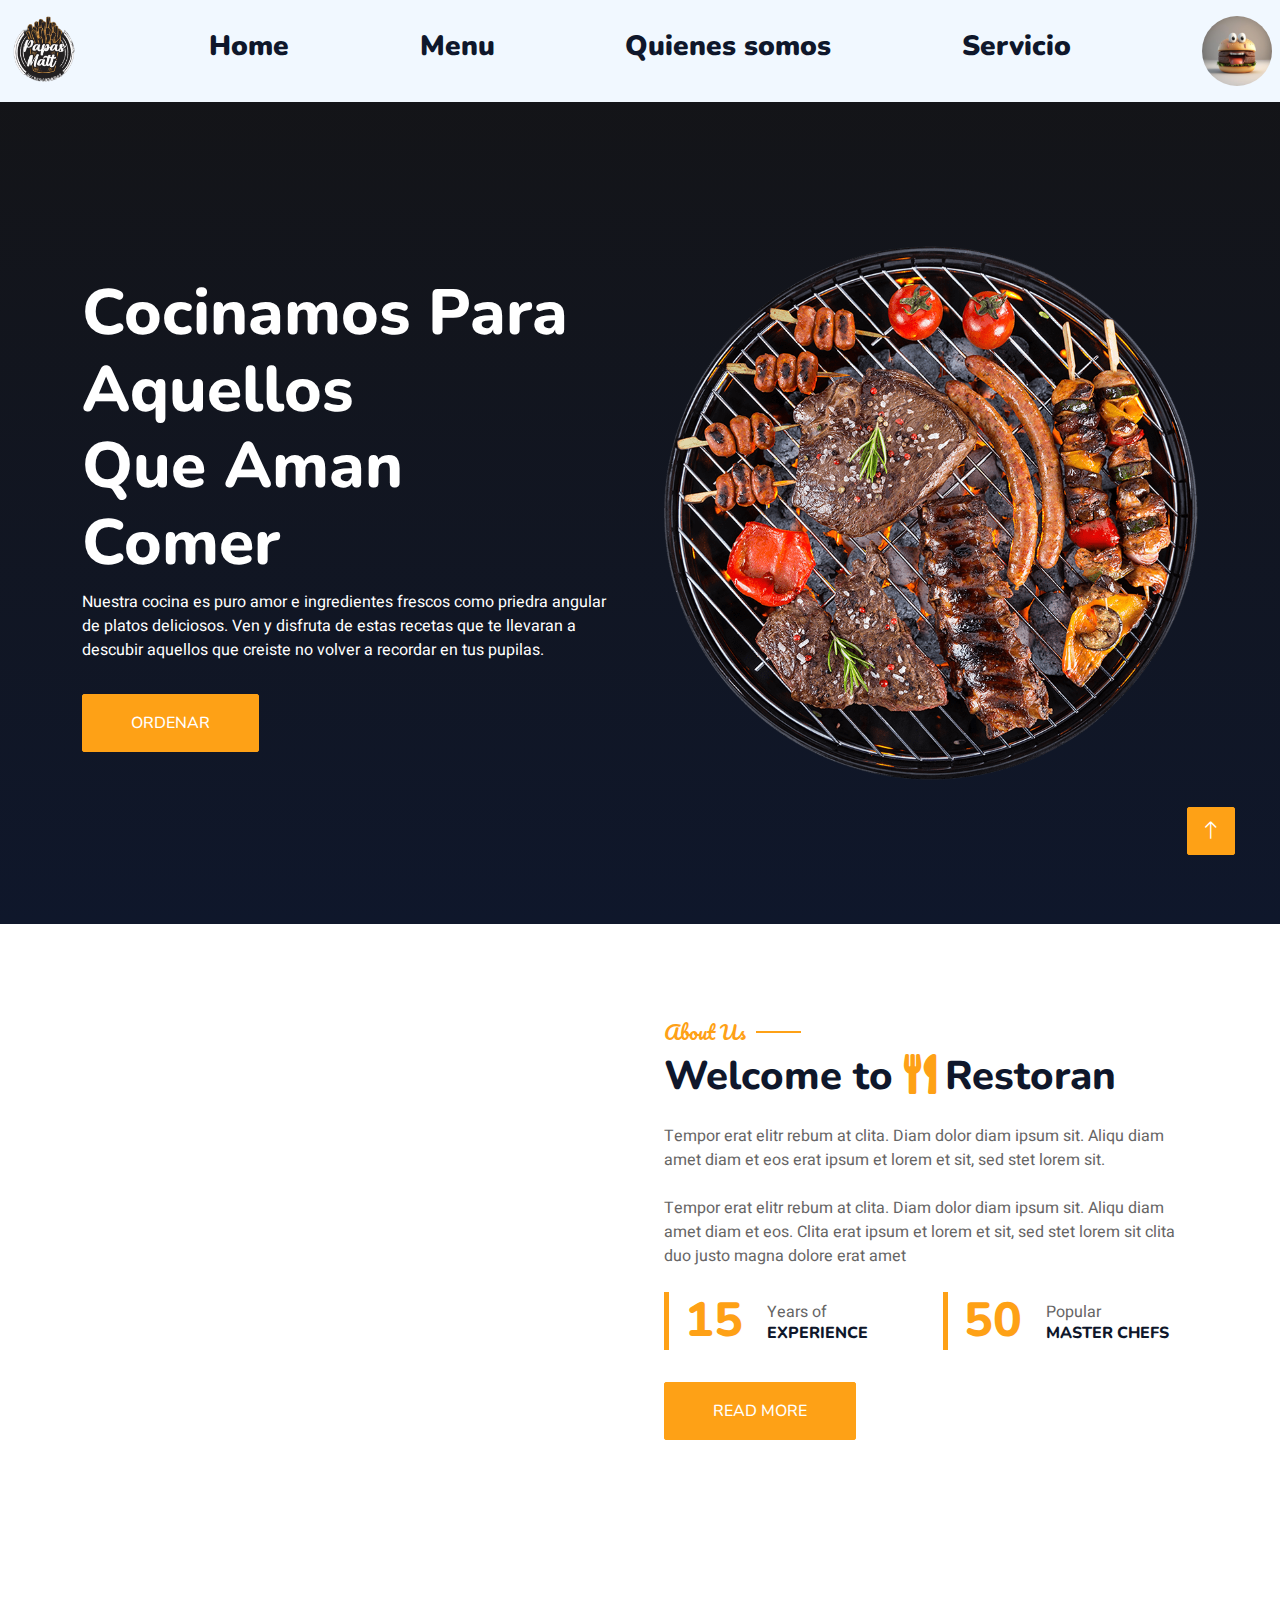
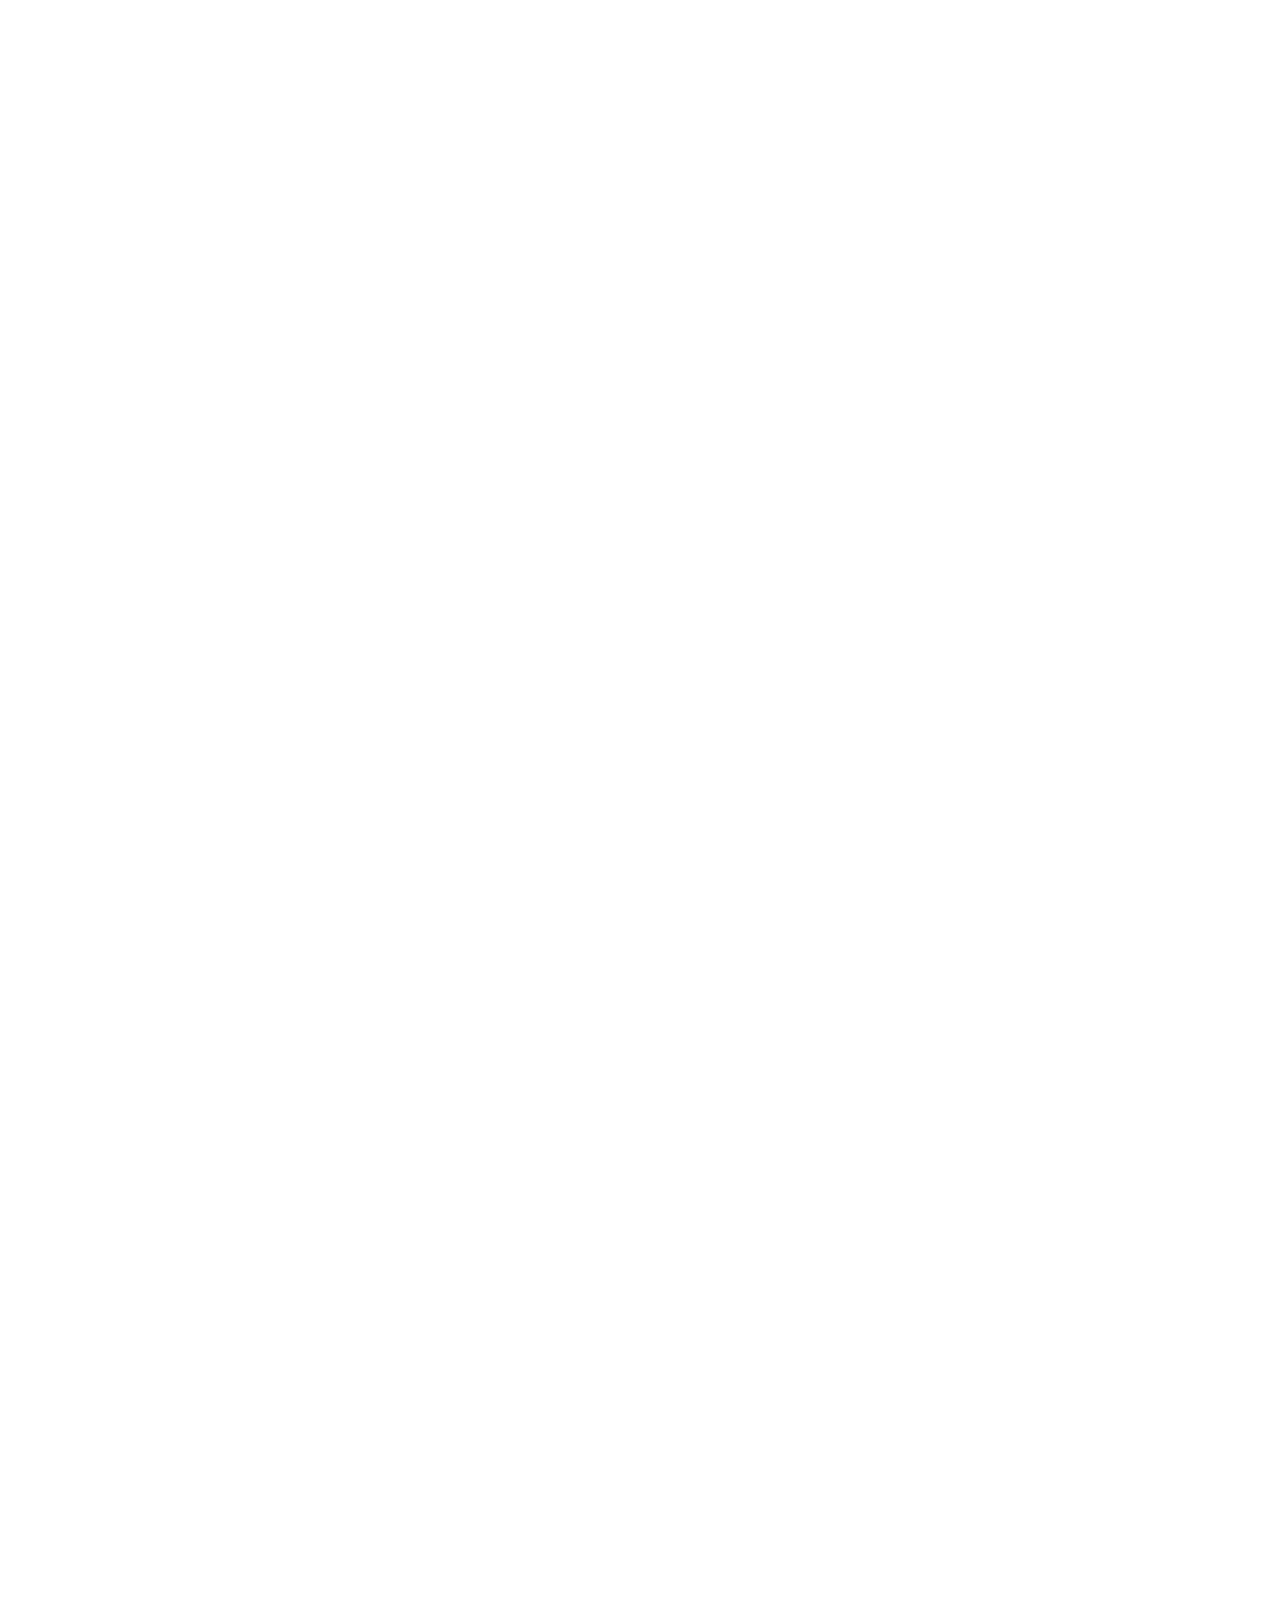
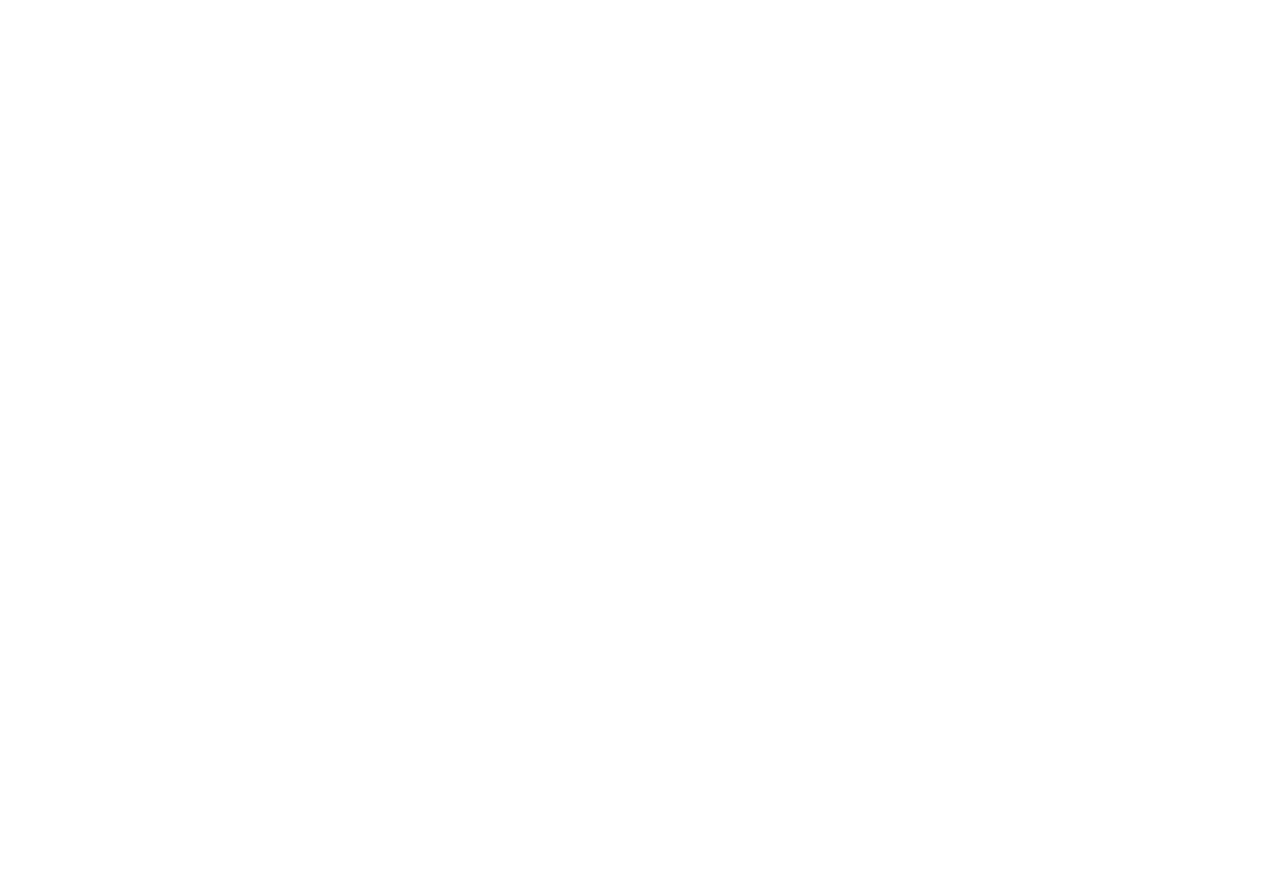
==== src/index1.html @ 21a2833c "ok done" ====
<!DOCTYPE html>
<html lang="en">
  <head>
    <meta charset="utf-8" />
    <title>Papas Matt - Home</title>
    <meta content="width=device-width, initial-scale=1.0" name="viewport" />
    <meta content="" name="keywords" />
    <meta content="" name="description" />

    <link rel="shortcut icon" href="/images/log.png" type="image/x-icon" />

    <!-- Google Web Fonts -->
    <link rel="preconnect" href="https://fonts.googleapis.com" />
    <link rel="preconnect" href="https://fonts.gstatic.com" crossorigin />
    <link
      href="https://fonts.googleapis.com/css2?family=Heebo:wght@400;500;600&family=Nunito:wght@600;700;800&family=Pacifico&display=swap"
      rel="stylesheet"
    />

    <!-- Icon Font Stylesheet -->
    <link
      href="https://cdnjs.cloudflare.com/ajax/libs/font-awesome/5.10.0/css/all.min.css"
      rel="stylesheet"
    />
    <link
      href="https://cdn.jsdelivr.net/npm/bootstrap-icons@1.4.1/font/bootstrap-icons.css"
      rel="stylesheet"
    />

    <!-- Libraries Stylesheet -->
    <link href="lib/animate/animate.min.css" rel="stylesheet" />
    <link href="lib/owlcarousel/assets/owl.carousel.min.css" rel="stylesheet" />
    <link
      href="lib/tempusdominus/css/tempusdominus-bootstrap-4.min.css"
      rel="stylesheet"
    />

    <!-- Customized Bootstrap Stylesheet -->
    <link href="./bootstrap.min.css" rel="stylesheet" />

    <!-- Template Stylesheet -->
    <link href="./styles.css" rel="stylesheet" />
  </head>

  <body>
    <div class="container-xxl bg-white p-0">
     
      <!-- Navbar & Hero Start -->
      <div class="container-xxl position-relative p-0">
        <nav class="navbar navbar-expand-lg navbar-light bg-light">
            <button
              class="navbar-toggler"
              type="button"
              data-toggle="collapse"
              data-target="#navbarNavDropdown"
              aria-controls="navbarNavDropdown"
              aria-expanded="false"
              aria-label="Toggle navigation"
            >
              <span class="navbar-toggler-icon"></span>
            </button>
            <div class="collapse navbar-collapse">
              <ul
                class="navbar-nav w-100 d-flex justify-content-between align-items-center"
              >
                <li class="nav-item">
                  <a class="nav-link" href="#"
                    ><img
                      class="img-fluid mx-auto d-block"
                      src="/images/log.png"
                      style="max-width: 70px"
                  /></a>
                </li>
                <li class="nav-item">
                  <a class="nav-link h3 text-dark" href="./index1.html"
                    ><strong>Home</strong></a
                  >
                </li>
                <li class="nav-item">
                  <a class="nav-link h3 text-dark" href="./Menu.html"
                    ><strong>Menu</strong></a
                  >
                </li>
                <li class="nav-item">
                  <a class="nav-link h3 text-dark" href="#"
                    ><strong>Quienes somos</strong></a
                  >
                </li>
                <li class="nav-item">
                  <a class="nav-link h3 text-dark" href="#"
                    ><strong>Servicio</strong></a
                  >
                </li>
                <li class="nav-item">
                  <a class="nav-link" href="#"
                    ><img
                      class="img-fluid mx-auto d-block"
                      src="../images/burgerAvatar.jpeg"
                      style="max-width: 70px; border-radius: 50%"
                  /></a>
                </li>
              </ul>
            </div>
          </nav>

        <div class="container-xxl py-5 bg-dark hero-header mb-5">
          <div class="container my-5 py-5">
            <div class="row align-items-center g-5">
              <div class="col-lg-6 text-center text-lg-start">
                <h1 class="display-3 text-white animated slideInLeft">
                  Cocinamos Para Aquellos<br />Que Aman Comer
                </h1>
                <p class="text-white animated slideInLeft mb-4 pb-2">
                  Nuestra cocina es puro amor e ingredientes frescos como priedra angular de platos deliciosos. Ven y disfruta de estas recetas que te llevaran a descubir aquellos que creiste no volver a recordar en tus pupilas.
                </p>
                <a
                  href=""
                  class="btn btn-primary py-sm-3 px-sm-5 me-3 animated slideInLeft"
                  >Ordenar</a
                >
              </div>
              <div class="col-lg-6 text-center text-lg-end overflow-hidden">
                <img class="img-fluid" src="../images/hero.png" alt="" />
              </div>
            </div>
          </div>
        </div>
      </div>
      <!-- Navbar & Hero End -->

            <!-- About Start -->
      <div class="container-xxl py-5">
        <div class="container">
          <div class="row g-5 align-items-center">
            <div class="col-lg-6">
              <div class="row g-3">
                <div class="col-6 text-start">
                  <img
                    class="img-fluid rounded w-100 wow zoomIn"
                    data-wow-delay="0.1s"
                    src="../images/_MG_8424.jpg"
                  />
                </div>
                <div class="col-6 text-start">
                  <img
                    class="img-fluid rounded w-75 wow zoomIn"
                    data-wow-delay="0.3s"
                    src="../images/_MG_8424.jpg"
                    style="margin-top: 25%"
                  />
                </div>
                <div class="col-6 text-end">
                  <img
                    class="img-fluid rounded w-75 wow zoomIn"
                    data-wow-delay="0.5s"
                    src="img/about-3.jpg"
                  />
                </div>
                <div class="col-6 text-end">
                  <img
                    class="img-fluid rounded w-100 wow zoomIn"
                    data-wow-delay="0.7s"
                    src="img/about-4.jpg"
                  />
                </div>
              </div>
            </div>
            <div class="col-lg-6">
              <h5
                class="section-title ff-secondary text-start text-primary fw-normal"
              >
                About Us
              </h5>
              <h1 class="mb-4">
                Welcome to
                <i class="fa fa-utensils text-primary me-2"></i>Restoran
              </h1>
              <p class="mb-4">
                Tempor erat elitr rebum at clita. Diam dolor diam ipsum sit.
                Aliqu diam amet diam et eos erat ipsum et lorem et sit, sed stet
                lorem sit.
              </p>
              <p class="mb-4">
                Tempor erat elitr rebum at clita. Diam dolor diam ipsum sit.
                Aliqu diam amet diam et eos. Clita erat ipsum et lorem et sit,
                sed stet lorem sit clita duo justo magna dolore erat amet
              </p>
              <div class="row g-4 mb-4">
                <div class="col-sm-6">
                  <div
                    class="d-flex align-items-center border-start border-5 border-primary px-3"
                  >
                    <h1
                      class="flex-shrink-0 display-5 text-primary mb-0"
                      data-toggle="counter-up"
                    >
                      15
                    </h1>
                    <div class="ps-4">
                      <p class="mb-0">Years of</p>
                      <h6 class="text-uppercase mb-0">Experience</h6>
                    </div>
                  </div>
                </div>
                <div class="col-sm-6">
                  <div
                    class="d-flex align-items-center border-start border-5 border-primary px-3"
                  >
                    <h1
                      class="flex-shrink-0 display-5 text-primary mb-0"
                      data-toggle="counter-up"
                    >
                      50
                    </h1>
                    <div class="ps-4">
                      <p class="mb-0">Popular</p>
                      <h6 class="text-uppercase mb-0">Master Chefs</h6>
                    </div>
                  </div>
                </div>
              </div>
              <a class="btn btn-primary py-3 px-5 mt-2" href="">Read More</a>
            </div>
          </div>
        </div>
      </div>
      <!-- About End -->

      <!-- Menu Start -->
      <div class="container-xxl py-5">
        <div class="container">
          <div class="text-center wow fadeInUp" data-wow-delay="0.1s">
            <h5
              class="section-title ff-secondary text-center text-primary fw-normal"
            >
              Food Menu
            </h5>
            <h1 class="mb-5">Most Popular Items</h1>
          </div>
          <div class="tab-class text-center wow fadeInUp" data-wow-delay="0.1s">
            <ul
              class="nav nav-pills d-inline-flex justify-content-center border-bottom mb-5"
            >
              <li class="nav-item">
                <a
                  class="d-flex align-items-center text-start mx-3 ms-0 pb-3 active"
                  data-bs-toggle="pill"
                  href="#tab-1"
                >
                  <i class="fa fa-coffee fa-2x text-primary"></i>
                  <div class="ps-3">
                    <small class="text-body">Popular</small>
                    <h6 class="mt-n1 mb-0">Breakfast</h6>
                  </div>
                </a>
              </li>
              <li class="nav-item">
                <a
                  class="d-flex align-items-center text-start mx-3 pb-3"
                  data-bs-toggle="pill"
                  href="#tab-2"
                >
                  <i class="fa fa-hamburger fa-2x text-primary"></i>
                  <div class="ps-3">
                    <small class="text-body">Special</small>
                    <h6 class="mt-n1 mb-0">Launch</h6>
                  </div>
                </a>
              </li>
              <li class="nav-item">
                <a
                  class="d-flex align-items-center text-start mx-3 me-0 pb-3"
                  data-bs-toggle="pill"
                  href="#tab-3"
                >
                  <i class="fa fa-utensils fa-2x text-primary"></i>
                  <div class="ps-3">
                    <small class="text-body">Lovely</small>
                    <h6 class="mt-n1 mb-0">Dinner</h6>
                  </div>
                </a>
              </li>
            </ul>
            <div class="tab-content">
              <div id="tab-1" class="tab-pane fade show p-0 active">
                <div class="row g-4">
                  <div class="col-lg-6">
                    <div class="d-flex align-items-center">
                      <img
                        class="flex-shrink-0 img-fluid rounded"
                        src="img/menu-1.jpg"
                        alt=""
                        style="width: 80px"
                      />
                      <div class="w-100 d-flex flex-column text-start ps-4">
                        <h5
                          class="d-flex justify-content-between border-bottom pb-2"
                        >
                          <span>Chicken Burger</span>
                          <span class="text-primary">$115</span>
                        </h5>
                        <small class="fst-italic"
                          >Ipsum ipsum clita erat amet dolor justo diam</small
                        >
                      </div>
                    </div>
                  </div>
                  <div class="col-lg-6">
                    <div class="d-flex align-items-center">
                      <img
                        class="flex-shrink-0 img-fluid rounded"
                        src="img/menu-2.jpg"
                        alt=""
                        style="width: 80px"
                      />
                      <div class="w-100 d-flex flex-column text-start ps-4">
                        <h5
                          class="d-flex justify-content-between border-bottom pb-2"
                        >
                          <span>Chicken Burger</span>
                          <span class="text-primary">$115</span>
                        </h5>
                        <small class="fst-italic"
                          >Ipsum ipsum clita erat amet dolor justo diam</small
                        >
                      </div>
                    </div>
                  </div>
                  <div class="col-lg-6">
                    <div class="d-flex align-items-center">
                      <img
                        class="flex-shrink-0 img-fluid rounded"
                        src="img/menu-3.jpg"
                        alt=""
                        style="width: 80px"
                      />
                      <div class="w-100 d-flex flex-column text-start ps-4">
                        <h5
                          class="d-flex justify-content-between border-bottom pb-2"
                        >
                          <span>Chicken Burger</span>
                          <span class="text-primary">$115</span>
                        </h5>
                        <small class="fst-italic"
                          >Ipsum ipsum clita erat amet dolor justo diam</small
                        >
                      </div>
                    </div>
                  </div>
                  <div class="col-lg-6">
                    <div class="d-flex align-items-center">
                      <img
                        class="flex-shrink-0 img-fluid rounded"
                        src="img/menu-4.jpg"
                        alt=""
                        style="width: 80px"
                      />
                      <div class="w-100 d-flex flex-column text-start ps-4">
                        <h5
                          class="d-flex justify-content-between border-bottom pb-2"
                        >
                          <span>Chicken Burger</span>
                          <span class="text-primary">$115</span>
                        </h5>
                        <small class="fst-italic"
                          >Ipsum ipsum clita erat amet dolor justo diam</small
                        >
                      </div>
                    </div>
                  </div>
                  <div class="col-lg-6">
                    <div class="d-flex align-items-center">
                      <img
                        class="flex-shrink-0 img-fluid rounded"
                        src="img/menu-5.jpg"
                        alt=""
                        style="width: 80px"
                      />
                      <div class="w-100 d-flex flex-column text-start ps-4">
                        <h5
                          class="d-flex justify-content-between border-bottom pb-2"
                        >
                          <span>Chicken Burger</span>
                          <span class="text-primary">$115</span>
                        </h5>
                        <small class="fst-italic"
                          >Ipsum ipsum clita erat amet dolor justo diam</small
                        >
                      </div>
                    </div>
                  </div>
                  <div class="col-lg-6">
                    <div class="d-flex align-items-center">
                      <img
                        class="flex-shrink-0 img-fluid rounded"
                        src="img/menu-6.jpg"
                        alt=""
                        style="width: 80px"
                      />
                      <div class="w-100 d-flex flex-column text-start ps-4">
                        <h5
                          class="d-flex justify-content-between border-bottom pb-2"
                        >
                          <span>Chicken Burger</span>
                          <span class="text-primary">$115</span>
                        </h5>
                        <small class="fst-italic"
                          >Ipsum ipsum clita erat amet dolor justo diam</small
                        >
                      </div>
                    </div>
                  </div>
                  <div class="col-lg-6">
                    <div class="d-flex align-items-center">
                      <img
                        class="flex-shrink-0 img-fluid rounded"
                        src="img/menu-7.jpg"
                        alt=""
                        style="width: 80px"
                      />
                      <div class="w-100 d-flex flex-column text-start ps-4">
                        <h5
                          class="d-flex justify-content-between border-bottom pb-2"
                        >
                          <span>Chicken Burger</span>
                          <span class="text-primary">$115</span>
                        </h5>
                        <small class="fst-italic"
                          >Ipsum ipsum clita erat amet dolor justo diam</small
                        >
                      </div>
                    </div>
                  </div>
                  <div class="col-lg-6">
                    <div class="d-flex align-items-center">
                      <img
                        class="flex-shrink-0 img-fluid rounded"
                        src="img/menu-8.jpg"
                        alt=""
                        style="width: 80px"
                      />
                      <div class="w-100 d-flex flex-column text-start ps-4">
                        <h5
                          class="d-flex justify-content-between border-bottom pb-2"
                        >
                          <span>Chicken Burger</span>
                          <span class="text-primary">$115</span>
                        </h5>
                        <small class="fst-italic"
                          >Ipsum ipsum clita erat amet dolor justo diam</small
                        >
                      </div>
                    </div>
                  </div>
                </div>
              </div>
              <div id="tab-2" class="tab-pane fade show p-0">
                <div class="row g-4">
                  <div class="col-lg-6">
                    <div class="d-flex align-items-center">
                      <img
                        class="flex-shrink-0 img-fluid rounded"
                        src="img/menu-1.jpg"
                        alt=""
                        style="width: 80px"
                      />
                      <div class="w-100 d-flex flex-column text-start ps-4">
                        <h5
                          class="d-flex justify-content-between border-bottom pb-2"
                        >
                          <span>Chicken Burger</span>
                          <span class="text-primary">$115</span>
                        </h5>
                        <small class="fst-italic"
                          >Ipsum ipsum clita erat amet dolor justo diam</small
                        >
                      </div>
                    </div>
                  </div>
                  <div class="col-lg-6">
                    <div class="d-flex align-items-center">
                      <img
                        class="flex-shrink-0 img-fluid rounded"
                        src="img/menu-2.jpg"
                        alt=""
                        style="width: 80px"
                      />
                      <div class="w-100 d-flex flex-column text-start ps-4">
                        <h5
                          class="d-flex justify-content-between border-bottom pb-2"
                        >
                          <span>Chicken Burger</span>
                          <span class="text-primary">$115</span>
                        </h5>
                        <small class="fst-italic"
                          >Ipsum ipsum clita erat amet dolor justo diam</small
                        >
                      </div>
                    </div>
                  </div>
                  <div class="col-lg-6">
                    <div class="d-flex align-items-center">
                      <img
                        class="flex-shrink-0 img-fluid rounded"
                        src="img/menu-3.jpg"
                        alt=""
                        style="width: 80px"
                      />
                      <div class="w-100 d-flex flex-column text-start ps-4">
                        <h5
                          class="d-flex justify-content-between border-bottom pb-2"
                        >
                          <span>Chicken Burger</span>
                          <span class="text-primary">$115</span>
                        </h5>
                        <small class="fst-italic"
                          >Ipsum ipsum clita erat amet dolor justo diam</small
                        >
                      </div>
                    </div>
                  </div>
                  <div class="col-lg-6">
                    <div class="d-flex align-items-center">
                      <img
                        class="flex-shrink-0 img-fluid rounded"
                        src="img/menu-4.jpg"
                        alt=""
                        style="width: 80px"
                      />
                      <div class="w-100 d-flex flex-column text-start ps-4">
                        <h5
                          class="d-flex justify-content-between border-bottom pb-2"
                        >
                          <span>Chicken Burger</span>
                          <span class="text-primary">$115</span>
                        </h5>
                        <small class="fst-italic"
                          >Ipsum ipsum clita erat amet dolor justo diam</small
                        >
                      </div>
                    </div>
                  </div>
                  <div class="col-lg-6">
                    <div class="d-flex align-items-center">
                      <img
                        class="flex-shrink-0 img-fluid rounded"
                        src="img/menu-5.jpg"
                        alt=""
                        style="width: 80px"
                      />
                      <div class="w-100 d-flex flex-column text-start ps-4">
                        <h5
                          class="d-flex justify-content-between border-bottom pb-2"
                        >
                          <span>Chicken Burger</span>
                          <span class="text-primary">$115</span>
                        </h5>
                        <small class="fst-italic"
                          >Ipsum ipsum clita erat amet dolor justo diam</small
                        >
                      </div>
                    </div>
                  </div>
                  <div class="col-lg-6">
                    <div class="d-flex align-items-center">
                      <img
                        class="flex-shrink-0 img-fluid rounded"
                        src="img/menu-6.jpg"
                        alt=""
                        style="width: 80px"
                      />
                      <div class="w-100 d-flex flex-column text-start ps-4">
                        <h5
                          class="d-flex justify-content-between border-bottom pb-2"
                        >
                          <span>Chicken Burger</span>
                          <span class="text-primary">$115</span>
                        </h5>
                        <small class="fst-italic"
                          >Ipsum ipsum clita erat amet dolor justo diam</small
                        >
                      </div>
                    </div>
                  </div>
                  <div class="col-lg-6">
                    <div class="d-flex align-items-center">
                      <img
                        class="flex-shrink-0 img-fluid rounded"
                        src="img/menu-7.jpg"
                        alt=""
                        style="width: 80px"
                      />
                      <div class="w-100 d-flex flex-column text-start ps-4">
                        <h5
                          class="d-flex justify-content-between border-bottom pb-2"
                        >
                          <span>Chicken Burger</span>
                          <span class="text-primary">$115</span>
                        </h5>
                        <small class="fst-italic"
                          >Ipsum ipsum clita erat amet dolor justo diam</small
                        >
                      </div>
                    </div>
                  </div>
                  <div class="col-lg-6">
                    <div class="d-flex align-items-center">
                      <img
                        class="flex-shrink-0 img-fluid rounded"
                        src="img/menu-8.jpg"
                        alt=""
                        style="width: 80px"
                      />
                      <div class="w-100 d-flex flex-column text-start ps-4">
                        <h5
                          class="d-flex justify-content-between border-bottom pb-2"
                        >
                          <span>Chicken Burger</span>
                          <span class="text-primary">$115</span>
                        </h5>
                        <small class="fst-italic"
                          >Ipsum ipsum clita erat amet dolor justo diam</small
                        >
                      </div>
                    </div>
                  </div>
                </div>
              </div>
              <div id="tab-3" class="tab-pane fade show p-0">
                <div class="row g-4">
                  <div class="col-lg-6">
                    <div class="d-flex align-items-center">
                      <img
                        class="flex-shrink-0 img-fluid rounded"
                        src="img/menu-1.jpg"
                        alt=""
                        style="width: 80px"
                      />
                      <div class="w-100 d-flex flex-column text-start ps-4">
                        <h5
                          class="d-flex justify-content-between border-bottom pb-2"
                        >
                          <span>Chicken Burger</span>
                          <span class="text-primary">$115</span>
                        </h5>
                        <small class="fst-italic"
                          >Ipsum ipsum clita erat amet dolor justo diam</small
                        >
                      </div>
                    </div>
                  </div>
                  <div class="col-lg-6">
                    <div class="d-flex align-items-center">
                      <img
                        class="flex-shrink-0 img-fluid rounded"
                        src="img/menu-2.jpg"
                        alt=""
                        style="width: 80px"
                      />
                      <div class="w-100 d-flex flex-column text-start ps-4">
                        <h5
                          class="d-flex justify-content-between border-bottom pb-2"
                        >
                          <span>Chicken Burger</span>
                          <span class="text-primary">$115</span>
                        </h5>
                        <small class="fst-italic"
                          >Ipsum ipsum clita erat amet dolor justo diam</small
                        >
                      </div>
                    </div>
                  </div>
                  <div class="col-lg-6">
                    <div class="d-flex align-items-center">
                      <img
                        class="flex-shrink-0 img-fluid rounded"
                        src="img/menu-3.jpg"
                        alt=""
                        style="width: 80px"
                      />
                      <div class="w-100 d-flex flex-column text-start ps-4">
                        <h5
                          class="d-flex justify-content-between border-bottom pb-2"
                        >
                          <span>Chicken Burger</span>
                          <span class="text-primary">$115</span>
                        </h5>
                        <small class="fst-italic"
                          >Ipsum ipsum clita erat amet dolor justo diam</small
                        >
                      </div>
                    </div>
                  </div>
                  <div class="col-lg-6">
                    <div class="d-flex align-items-center">
                      <img
                        class="flex-shrink-0 img-fluid rounded"
                        src="img/menu-4.jpg"
                        alt=""
                        style="width: 80px"
                      />
                      <div class="w-100 d-flex flex-column text-start ps-4">
                        <h5
                          class="d-flex justify-content-between border-bottom pb-2"
                        >
                          <span>Chicken Burger</span>
                          <span class="text-primary">$115</span>
                        </h5>
                        <small class="fst-italic"
                          >Ipsum ipsum clita erat amet dolor justo diam</small
                        >
                      </div>
                    </div>
                  </div>
                  <div class="col-lg-6">
                    <div class="d-flex align-items-center">
                      <img
                        class="flex-shrink-0 img-fluid rounded"
                        src="img/menu-5.jpg"
                        alt=""
                        style="width: 80px"
                      />
                      <div class="w-100 d-flex flex-column text-start ps-4">
                        <h5
                          class="d-flex justify-content-between border-bottom pb-2"
                        >
                          <span>Chicken Burger</span>
                          <span class="text-primary">$115</span>
                        </h5>
                        <small class="fst-italic"
                          >Ipsum ipsum clita erat amet dolor justo diam</small
                        >
                      </div>
                    </div>
                  </div>
                  <div class="col-lg-6">
                    <div class="d-flex align-items-center">
                      <img
                        class="flex-shrink-0 img-fluid rounded"
                        src="img/menu-6.jpg"
                        alt=""
                        style="width: 80px"
                      />
                      <div class="w-100 d-flex flex-column text-start ps-4">
                        <h5
                          class="d-flex justify-content-between border-bottom pb-2"
                        >
                          <span>Chicken Burger</span>
                          <span class="text-primary">$115</span>
                        </h5>
                        <small class="fst-italic"
                          >Ipsum ipsum clita erat amet dolor justo diam</small
                        >
                      </div>
                    </div>
                  </div>
                  <div class="col-lg-6">
                    <div class="d-flex align-items-center">
                      <img
                        class="flex-shrink-0 img-fluid rounded"
                        src="img/menu-7.jpg"
                        alt=""
                        style="width: 80px"
                      />
                      <div class="w-100 d-flex flex-column text-start ps-4">
                        <h5
                          class="d-flex justify-content-between border-bottom pb-2"
                        >
                          <span>Chicken Burger</span>
                          <span class="text-primary">$115</span>
                        </h5>
                        <small class="fst-italic"
                          >Ipsum ipsum clita erat amet dolor justo diam</small
                        >
                      </div>
                    </div>
                  </div>
                  <div class="col-lg-6">
                    <div class="d-flex align-items-center">
                      <img
                        class="flex-shrink-0 img-fluid rounded"
                        src="img/menu-8.jpg"
                        alt=""
                        style="width: 80px"
                      />
                      <div class="w-100 d-flex flex-column text-start ps-4">
                        <h5
                          class="d-flex justify-content-between border-bottom pb-2"
                        >
                          <span>Chicken Burger</span>
                          <span class="text-primary">$115</span>
                        </h5>
                        <small class="fst-italic"
                          >Ipsum ipsum clita erat amet dolor justo diam</small
                        >
                      </div>
                    </div>
                  </div>
                </div>
              </div>
            </div>
          </div>
        </div>
      </div>
      <!-- Menu End -->

      <!-- Reservation Start -->
      <div class="container-xxl py-5 px-0 wow fadeInUp" data-wow-delay="0.1s">
        <div class="row g-0">
          <div class="col-md-6">
            <div class="video">
              <button
                type="button"
                class="btn-play"
                data-bs-toggle="modal"
                data-src="https://www.youtube.com/embed/DWRcNpR6Kdc"
                data-bs-target="#videoModal"
              >
                <span></span>
              </button>
            </div>
          </div>
          <div class="col-md-6 bg-dark d-flex align-items-center">
            <div class="p-5 wow fadeInUp" data-wow-delay="0.2s">
              <h5
                class="section-title ff-secondary text-start text-primary fw-normal"
              >
                Reservation
              </h5>
              <h1 class="text-white mb-4">Book A Table Online</h1>
              <form>
                <div class="row g-3">
                  <div class="col-md-6">
                    <div class="form-floating">
                      <input
                        type="text"
                        class="form-control"
                        id="name"
                        placeholder="Your Name"
                      />
                      <label for="name">Your Name</label>
                    </div>
                  </div>
                  <div class="col-md-6">
                    <div class="form-floating">
                      <input
                        type="email"
                        class="form-control"
                        id="email"
                        placeholder="Your Email"
                      />
                      <label for="email">Your Email</label>
                    </div>
                  </div>
                  <div class="col-md-6">
                    <div
                      class="form-floating date"
                      id="date3"
                      data-target-input="nearest"
                    >
                      <input
                        type="text"
                        class="form-control datetimepicker-input"
                        id="datetime"
                        placeholder="Date & Time"
                        data-target="#date3"
                        data-toggle="datetimepicker"
                      />
                      <label for="datetime">Date & Time</label>
                    </div>
                  </div>
                  <div class="col-md-6">
                    <div class="form-floating">
                      <select class="form-select" id="select1">
                        <option value="1">People 1</option>
                        <option value="2">People 2</option>
                        <option value="3">People 3</option>
                      </select>
                      <label for="select1">No Of People</label>
                    </div>
                  </div>
                  <div class="col-12">
                    <div class="form-floating">
                      <textarea
                        class="form-control"
                        placeholder="Special Request"
                        id="message"
                        style="height: 100px"
                      ></textarea>
                      <label for="message">Special Request</label>
                    </div>
                  </div>
                  <div class="col-12">
                    <button class="btn btn-primary w-100 py-3" type="submit">
                      Book Now
                    </button>
                  </div>
                </div>
              </form>
            </div>
          </div>
        </div>
      </div>

      <div
        class="modal fade"
        id="videoModal"
        tabindex="-1"
        aria-labelledby="exampleModalLabel"
        aria-hidden="true"
      >
        <div class="modal-dialog">
          <div class="modal-content rounded-0">
            <div class="modal-header">
              <h5 class="modal-title" id="exampleModalLabel">Youtube Video</h5>
              <button
                type="button"
                class="btn-close"
                data-bs-dismiss="modal"
                aria-label="Close"
              ></button>
            </div>
            <div class="modal-body">
              <!-- 16:9 aspect ratio -->
              <div class="ratio ratio-16x9">
                <iframe
                  class="embed-responsive-item"
                  src=""
                  id="video"
                  allowfullscreen
                  allowscriptaccess="always"
                  allow="autoplay"
                ></iframe>
              </div>
            </div>
          </div>
        </div>
      </div>
      <!-- Reservation Start -->

      <!-- Team Start -->
      <div class="container-xxl pt-5 pb-3">
        <div class="container">
          <div class="text-center wow fadeInUp" data-wow-delay="0.1s">
            <h5
              class="section-title ff-secondary text-center text-primary fw-normal"
            >
              Team Members
            </h5>
            <h1 class="mb-5">Our Master Chefs</h1>
          </div>
          <div class="row g-4">
            <div class="col-lg-3 col-md-6 wow fadeInUp" data-wow-delay="0.1s">
              <div class="team-item text-center rounded overflow-hidden">
                <div class="rounded-circle overflow-hidden m-4">
                  <img class="img-fluid" src="img/team-1.jpg" alt="" />
                </div>
                <h5 class="mb-0">Full Name</h5>
                <small>Designation</small>
                <div class="d-flex justify-content-center mt-3">
                  <a class="btn btn-square btn-primary mx-1" href=""
                    ><i class="fab fa-facebook-f"></i
                  ></a>
                  <a class="btn btn-square btn-primary mx-1" href=""
                    ><i class="fab fa-twitter"></i
                  ></a>
                  <a class="btn btn-square btn-primary mx-1" href=""
                    ><i class="fab fa-instagram"></i
                  ></a>
                </div>
              </div>
            </div>
            <div class="col-lg-3 col-md-6 wow fadeInUp" data-wow-delay="0.3s">
              <div class="team-item text-center rounded overflow-hidden">
                <div class="rounded-circle overflow-hidden m-4">
                  <img class="img-fluid" src="img/team-2.jpg" alt="" />
                </div>
                <h5 class="mb-0">Full Name</h5>
                <small>Designation</small>
                <div class="d-flex justify-content-center mt-3">
                  <a class="btn btn-square btn-primary mx-1" href=""
                    ><i class="fab fa-facebook-f"></i
                  ></a>
                  <a class="btn btn-square btn-primary mx-1" href=""
                    ><i class="fab fa-twitter"></i
                  ></a>
                  <a class="btn btn-square btn-primary mx-1" href=""
                    ><i class="fab fa-instagram"></i
                  ></a>
                </div>
              </div>
            </div>
            <div class="col-lg-3 col-md-6 wow fadeInUp" data-wow-delay="0.5s">
              <div class="team-item text-center rounded overflow-hidden">
                <div class="rounded-circle overflow-hidden m-4">
                  <img class="img-fluid" src="img/team-3.jpg" alt="" />
                </div>
                <h5 class="mb-0">Full Name</h5>
                <small>Designation</small>
                <div class="d-flex justify-content-center mt-3">
                  <a class="btn btn-square btn-primary mx-1" href=""
                    ><i class="fab fa-facebook-f"></i
                  ></a>
                  <a class="btn btn-square btn-primary mx-1" href=""
                    ><i class="fab fa-twitter"></i
                  ></a>
                  <a class="btn btn-square btn-primary mx-1" href=""
                    ><i class="fab fa-instagram"></i
                  ></a>
                </div>
              </div>
            </div>
            <div class="col-lg-3 col-md-6 wow fadeInUp" data-wow-delay="0.7s">
              <div class="team-item text-center rounded overflow-hidden">
                <div class="rounded-circle overflow-hidden m-4">
                  <img class="img-fluid" src="img/team-4.jpg" alt="" />
                </div>
                <h5 class="mb-0">Full Name</h5>
                <small>Designation</small>
                <div class="d-flex justify-content-center mt-3">
                  <a class="btn btn-square btn-primary mx-1" href=""
                    ><i class="fab fa-facebook-f"></i
                  ></a>
                  <a class="btn btn-square btn-primary mx-1" href=""
                    ><i class="fab fa-twitter"></i
                  ></a>
                  <a class="btn btn-square btn-primary mx-1" href=""
                    ><i class="fab fa-instagram"></i
                  ></a>
                </div>
              </div>
            </div>
          </div>
        </div>
      </div>
      <!-- Team End -->

      <!-- Testimonial Start -->
      <div class="container-xxl py-5 wow fadeInUp" data-wow-delay="0.1s">
        <div class="container">
          <div class="text-center">
            <h5
              class="section-title ff-secondary text-center text-primary fw-normal"
            >
              Testimonial
            </h5>
            <h1 class="mb-5">Our Clients Say!!!</h1>
          </div>
          <div class="owl-carousel testimonial-carousel">
            <div class="testimonial-item bg-transparent border rounded p-4">
              <i class="fa fa-quote-left fa-2x text-primary mb-3"></i>
              <p>
                Dolor et eos labore, stet justo sed est sed. Diam sed sed dolor
                stet amet eirmod eos labore diam
              </p>
              <div class="d-flex align-items-center">
                <img
                  class="img-fluid flex-shrink-0 rounded-circle"
                  src="img/testimonial-1.jpg"
                  style="width: 50px; height: 50px"
                />
                <div class="ps-3">
                  <h5 class="mb-1">Client Name</h5>
                  <small>Profession</small>
                </div>
              </div>
            </div>
            <div class="testimonial-item bg-transparent border rounded p-4">
              <i class="fa fa-quote-left fa-2x text-primary mb-3"></i>
              <p>
                Dolor et eos labore, stet justo sed est sed. Diam sed sed dolor
                stet amet eirmod eos labore diam
              </p>
              <div class="d-flex align-items-center">
                <img
                  class="img-fluid flex-shrink-0 rounded-circle"
                  src="img/testimonial-2.jpg"
                  style="width: 50px; height: 50px"
                />
                <div class="ps-3">
                  <h5 class="mb-1">Client Name</h5>
                  <small>Profession</small>
                </div>
              </div>
            </div>
            <div class="testimonial-item bg-transparent border rounded p-4">
              <i class="fa fa-quote-left fa-2x text-primary mb-3"></i>
              <p>
                Dolor et eos labore, stet justo sed est sed. Diam sed sed dolor
                stet amet eirmod eos labore diam
              </p>
              <div class="d-flex align-items-center">
                <img
                  class="img-fluid flex-shrink-0 rounded-circle"
                  src="img/testimonial-3.jpg"
                  style="width: 50px; height: 50px"
                />
                <div class="ps-3">
                  <h5 class="mb-1">Client Name</h5>
                  <small>Profession</small>
                </div>
              </div>
            </div>
            <div class="testimonial-item bg-transparent border rounded p-4">
              <i class="fa fa-quote-left fa-2x text-primary mb-3"></i>
              <p>
                Dolor et eos labore, stet justo sed est sed. Diam sed sed dolor
                stet amet eirmod eos labore diam
              </p>
              <div class="d-flex align-items-center">
                <img
                  class="img-fluid flex-shrink-0 rounded-circle"
                  src="img/testimonial-4.jpg"
                  style="width: 50px; height: 50px"
                />
                <div class="ps-3">
                  <h5 class="mb-1">Client Name</h5>
                  <small>Profession</small>
                </div>
              </div>
            </div>
          </div>
        </div>
      </div>
      <!-- Testimonial End -->

      <!-- Footer Start -->
      <div
        class="container-fluid bg-dark text-light footer pt-5 mt-5 wow fadeIn"
        data-wow-delay="0.1s"
      >
        <div class="container py-5">
          <div class="row g-5">
            <div class="col-lg-3 col-md-6">
              <h4
                class="section-title ff-secondary text-start text-primary fw-normal mb-4"
              >
                Company
              </h4>
              <a class="btn btn-link" href="">About Us</a>
              <a class="btn btn-link" href="">Contact Us</a>
              <a class="btn btn-link" href="">Reservation</a>
              <a class="btn btn-link" href="">Privacy Policy</a>
              <a class="btn btn-link" href="">Terms & Condition</a>
            </div>
            <div class="col-lg-3 col-md-6">
              <h4
                class="section-title ff-secondary text-start text-primary fw-normal mb-4"
              >
                Contact
              </h4>
              <p class="mb-2">
                <i class="fa fa-map-marker-alt me-3"></i>123 Street, New York,
                USA
              </p>
              <p class="mb-2">
                <i class="fa fa-phone-alt me-3"></i>+012 345 67890
              </p>
              <p class="mb-2">
                <i class="fa fa-envelope me-3"></i>info@example.com
              </p>
              <div class="d-flex pt-2">
                <a class="btn btn-outline-light btn-social" href=""
                  ><i class="fab fa-twitter"></i
                ></a>
                <a class="btn btn-outline-light btn-social" href=""
                  ><i class="fab fa-facebook-f"></i
                ></a>
                <a class="btn btn-outline-light btn-social" href=""
                  ><i class="fab fa-youtube"></i
                ></a>
                <a class="btn btn-outline-light btn-social" href=""
                  ><i class="fab fa-linkedin-in"></i
                ></a>
              </div>
            </div>
            <div class="col-lg-3 col-md-6">
              <h4
                class="section-title ff-secondary text-start text-primary fw-normal mb-4"
              >
                Opening
              </h4>
              <h5 class="text-light fw-normal">Monday - Saturday</h5>
              <p>09AM - 09PM</p>
              <h5 class="text-light fw-normal">Sunday</h5>
              <p>10AM - 08PM</p>
            </div>
            <div class="col-lg-3 col-md-6">
              <h4
                class="section-title ff-secondary text-start text-primary fw-normal mb-4"
              >
                Newsletter
              </h4>
              <p>Dolor amet sit justo amet elitr clita ipsum elitr est.</p>
              <div class="position-relative mx-auto" style="max-width: 400px">
                <input
                  class="form-control border-primary w-100 py-3 ps-4 pe-5"
                  type="text"
                  placeholder="Your email"
                />
                <button
                  type="button"
                  class="btn btn-primary py-2 position-absolute top-0 end-0 mt-2 me-2"
                >
                  SignUp
                </button>
              </div>
            </div>
          </div>
        </div>
        <div class="container">
          <div class="copyright">
            <div class="row">
              <div class="col-md-6 text-center text-md-start mb-3 mb-md-0">
                &copy; <a class="border-bottom" href="#">Your Site Name</a>, All
                Right Reserved.

                <!--/*** This template is free as long as you keep the footer author’s credit link/attribution link/backlink. If you'd like to use the template without the footer author’s credit link/attribution link/backlink, you can purchase the Credit Removal License from "https://htmlcodex.com/credit-removal". Thank you for your support. ***/-->
                Designed By
                <a class="border-bottom" href="https://htmlcodex.com"
                  >HTML Codex</a
                >
              </div>
              <div class="col-md-6 text-center text-md-end">
                <div class="footer-menu">
                  <a href="">Home</a>
                  <a href="">Cookies</a>
                  <a href="">Help</a>
                  <a href="">FQAs</a>
                </div>
              </div>
            </div>
          </div>
        </div>
      </div>
      <!-- Footer End -->

      <!-- Back to Top -->
      <a href="#" class="btn btn-lg btn-primary btn-lg-square back-to-top"
        ><i class="bi bi-arrow-up"></i
      ></a>
    </div>

    <!-- JavaScript Libraries -->
    <script src="https://code.jquery.com/jquery-3.4.1.min.js"></script>
    <script src="https://cdn.jsdelivr.net/npm/bootstrap@5.0.0/dist/js/bootstrap.bundle.min.js"></script>
    <script src="lib/wow/wow.min.js"></script>
    <script src="lib/easing/easing.min.js"></script>
    <script src="lib/waypoints/waypoints.min.js"></script>
    <script src="lib/counterup/counterup.min.js"></script>
    <script src="lib/owlcarousel/owl.carousel.min.js"></script>
    <script src="lib/tempusdominus/js/moment.min.js"></script>
    <script src="lib/tempusdominus/js/moment-timezone.min.js"></script>
    <script src="lib/tempusdominus/js/tempusdominus-bootstrap-4.min.js"></script>

    <!-- Template Javascript -->
    <script src="./js/main.js"></script>
  </body>
</html>
---- src/styles.css ----
/********** Template CSS **********/
:root {
  --primary: #FEA116;
  --light: #F1F8FF;
  --dark: #0F172B;
}

.ff-secondary {
  font-family: 'Pacifico', cursive;
}

.fw-medium {
  font-weight: 600 !important;
}

.fw-semi-bold {
  font-weight: 700 !important;
}

.back-to-top {
  position: fixed;
  display: none;
  right: 45px;
  bottom: 45px;
  z-index: 99;
}


/*** Spinner ***/
#spinner {
  opacity: 0;
  visibility: hidden;
  transition: opacity .5s ease-out, visibility 0s linear .5s;
  z-index: 99999;
}

#spinner.show {
  transition: opacity .5s ease-out, visibility 0s linear 0s;
  visibility: visible;
  opacity: 1;
}


/*** Button ***/
.btn {
  font-family: 'Nunito', sans-serif;
  font-weight: 500;
  text-transform: uppercase;
  transition: .5s;
}

.btn.btn-primary,
.btn.btn-secondary {
  color: #FFFFFF;
}

.btn-square {
  width: 38px;
  height: 38px;
}

.btn-sm-square {
  width: 32px;
  height: 32px;
}

.btn-lg-square {
  width: 48px;
  height: 48px;
}

.btn-square,
.btn-sm-square,
.btn-lg-square {
  padding: 0;
  display: flex;
  align-items: center;
  justify-content: center;
  font-weight: normal;
  border-radius: 2px;
}


/*** Navbar ***/
.navbar-dark .navbar-nav .nav-link {
  position: relative;
  margin-left: 25px;
  padding: 35px 0;
  font-size: 15px;
  color: var(--light) !important;
  text-transform: uppercase;
  font-weight: 500;
  outline: none;
  transition: .5s;
}

.sticky-top.navbar-dark .navbar-nav .nav-link {
  padding: 20px 0;
}

.navbar-dark .navbar-nav .nav-link:hover,
.navbar-dark .navbar-nav .nav-link.active {
  color: var(--primary) !important;
}

.navbar-dark .navbar-brand img {
  max-height: 60px;
  transition: .5s;
}

.sticky-top.navbar-dark .navbar-brand img {
  max-height: 45px;
}

@media (max-width: 991.98px) {
  .sticky-top.navbar-dark {
      position: relative;
  }

  .navbar-dark .navbar-collapse {
      margin-top: 15px;
      border-top: 1px solid rgba(255, 255, 255, .1)
  }

  .navbar-dark .navbar-nav .nav-link,
  .sticky-top.navbar-dark .navbar-nav .nav-link {
      padding: 10px 0;
      margin-left: 0;
  }

  .navbar-dark .navbar-brand img {
      max-height: 45px;
  }
}

@media (min-width: 992px) {
  .navbar-dark {
      position: absolute;
      width: 100%;
      top: 0;
      left: 0;
      z-index: 999;
      background: transparent !important;
  }
  
  .sticky-top.navbar-dark {
      position: fixed;
      background: var(--dark) !important;
  }
}


/*** Hero Header ***/
.hero-header {
  background: linear-gradient(rgba(20, 20, 22, 0.9), rgba(15, 23, 43, .9)), url(../img/bg-hero.jpg);
  background-position: center center;
  background-repeat: no-repeat;
  background-size: cover;
}

.hero-header img {
  animation: imgRotate 50s linear infinite;
}

@keyframes imgRotate { 
  100% { 
      transform: rotate(360deg); 
  } 
}

.breadcrumb-item + .breadcrumb-item::before {
  color: rgba(255, 255, 255, .5);
}


/*** Section Title ***/
.section-title {
  position: relative;
  display: inline-block;
}

.section-title::before {
  position: absolute;
  content: "";
  width: 45px;
  height: 2px;
  top: 50%;
  left: -55px;
  margin-top: -1px;
  background: var(--primary);
}

.section-title::after {
  position: absolute;
  content: "";
  width: 45px;
  height: 2px;
  top: 50%;
  right: -55px;
  margin-top: -1px;
  background: var(--primary);
}

.section-title.text-start::before,
.section-title.text-end::after {
  display: none;
}


/*** Service ***/
.service-item {
  box-shadow: 0 0 45px rgba(0, 0, 0, .08);
  transition: .5s;
}

.service-item:hover {
  background: var(--primary);
}

.service-item * {
  transition: .5s;
}

.service-item:hover * {
  color: var(--light) !important;
}


/*** Food Menu ***/
.nav-pills .nav-item .active {
  border-bottom: 2px solid var(--primary);
}


/*** Youtube Video ***/
.video {
  position: relative;
  height: 100%;
  min-height: 500px;
  background: linear-gradient(rgba(15, 23, 43, .1), rgba(15, 23, 43, .1)), url(../img/video.jpg);
  background-position: center center;
  background-repeat: no-repeat;
  background-size: cover;
}

.video .btn-play {
  position: absolute;
  z-index: 3;
  top: 50%;
  left: 50%;
  transform: translateX(-50%) translateY(-50%);
  box-sizing: content-box;
  display: block;
  width: 32px;
  height: 44px;
  border-radius: 50%;
  border: none;
  outline: none;
  padding: 18px 20px 18px 28px;
}

.video .btn-play:before {
  content: "";
  position: absolute;
  z-index: 0;
  left: 50%;
  top: 50%;
  transform: translateX(-50%) translateY(-50%);
  display: block;
  width: 100px;
  height: 100px;
  background: var(--primary);
  border-radius: 50%;
  animation: pulse-border 1500ms ease-out infinite;
}

.video .btn-play:after {
  content: "";
  position: absolute;
  z-index: 1;
  left: 50%;
  top: 50%;
  transform: translateX(-50%) translateY(-50%);
  display: block;
  width: 100px;
  height: 100px;
  background: var(--primary);
  border-radius: 50%;
  transition: all 200ms;
}

.video .btn-play img {
  position: relative;
  z-index: 3;
  max-width: 100%;
  width: auto;
  height: auto;
}

.video .btn-play span {
  display: block;
  position: relative;
  z-index: 3;
  width: 0;
  height: 0;
  border-left: 32px solid var(--dark);
  border-top: 22px solid transparent;
  border-bottom: 22px solid transparent;
}

@keyframes pulse-border {
  0% {
      transform: translateX(-50%) translateY(-50%) translateZ(0) scale(1);
      opacity: 1;
  }

  100% {
      transform: translateX(-50%) translateY(-50%) translateZ(0) scale(1.5);
      opacity: 0;
  }
}

#videoModal {
  z-index: 99999;
}

#videoModal .modal-dialog {
  position: relative;
  max-width: 800px;
  margin: 60px auto 0 auto;
}

#videoModal .modal-body {
  position: relative;
  padding: 0px;
}

#videoModal .close {
  position: absolute;
  width: 30px;
  height: 30px;
  right: 0px;
  top: -30px;
  z-index: 999;
  font-size: 30px;
  font-weight: normal;
  color: #FFFFFF;
  background: #000000;
  opacity: 1;
}


/*** Team ***/
.team-item {
  box-shadow: 0 0 45px rgba(0, 0, 0, .08);
  height: calc(100% - 38px);
  transition: .5s;
}

.team-item img {
  transition: .5s;
}

.team-item:hover img {
  transform: scale(1.1);
}

.team-item:hover {
  height: 100%;
}

.team-item .btn {
  border-radius: 38px 38px 0 0;
}


/*** Testimonial ***/
.testimonial-carousel .owl-item .testimonial-item,
.testimonial-carousel .owl-item.center .testimonial-item * {
  transition: .5s;
}

.testimonial-carousel .owl-item.center .testimonial-item {
  background: var(--primary) !important;
  border-color: var(--primary) !important;
}

.testimonial-carousel .owl-item.center .testimonial-item * {
  color: var(--light) !important;
}

.testimonial-carousel .owl-dots {
  margin-top: 24px;
  display: flex;
  align-items: flex-end;
  justify-content: center;
}

.testimonial-carousel .owl-dot {
  position: relative;
  display: inline-block;
  margin: 0 5px;
  width: 15px;
  height: 15px;
  border: 1px solid #CCCCCC;
  border-radius: 15px;
  transition: .5s;
}

.testimonial-carousel .owl-dot.active {
  background: var(--primary);
  border-color: var(--primary);
}


/*** Footer ***/
.footer .btn.btn-social {
  margin-right: 5px;
  width: 35px;
  height: 35px;
  display: flex;
  align-items: center;
  justify-content: center;
  color: var(--light);
  border: 1px solid #FFFFFF;
  border-radius: 35px;
  transition: .3s;
}

.footer .btn.btn-social:hover {
  color: var(--primary);
}

.footer .btn.btn-link {
  display: block;
  margin-bottom: 5px;
  padding: 0;
  text-align: left;
  color: #FFFFFF;
  font-size: 15px;
  font-weight: normal;
  text-transform: capitalize;
  transition: .3s;
}

.footer .btn.btn-link::before {
  position: relative;
  content: "\f105";
  font-family: "Font Awesome 5 Free";
  font-weight: 900;
  margin-right: 10px;
}

.footer .btn.btn-link:hover {
  letter-spacing: 1px;
  box-shadow: none;
}

.footer .copyright {
  padding: 25px 0;
  font-size: 15px;
  border-top: 1px solid rgba(256, 256, 256, .1);
}

.footer .copyright a {
  color: var(--light);
}

.footer .footer-menu a {
  margin-right: 15px;
  padding-right: 15px;
  border-right: 1px solid rgba(255, 255, 255, .1);
}

.footer .footer-menu a:last-child {
  margin-right: 0;
  padding-right: 0;
  border-right: none;
}
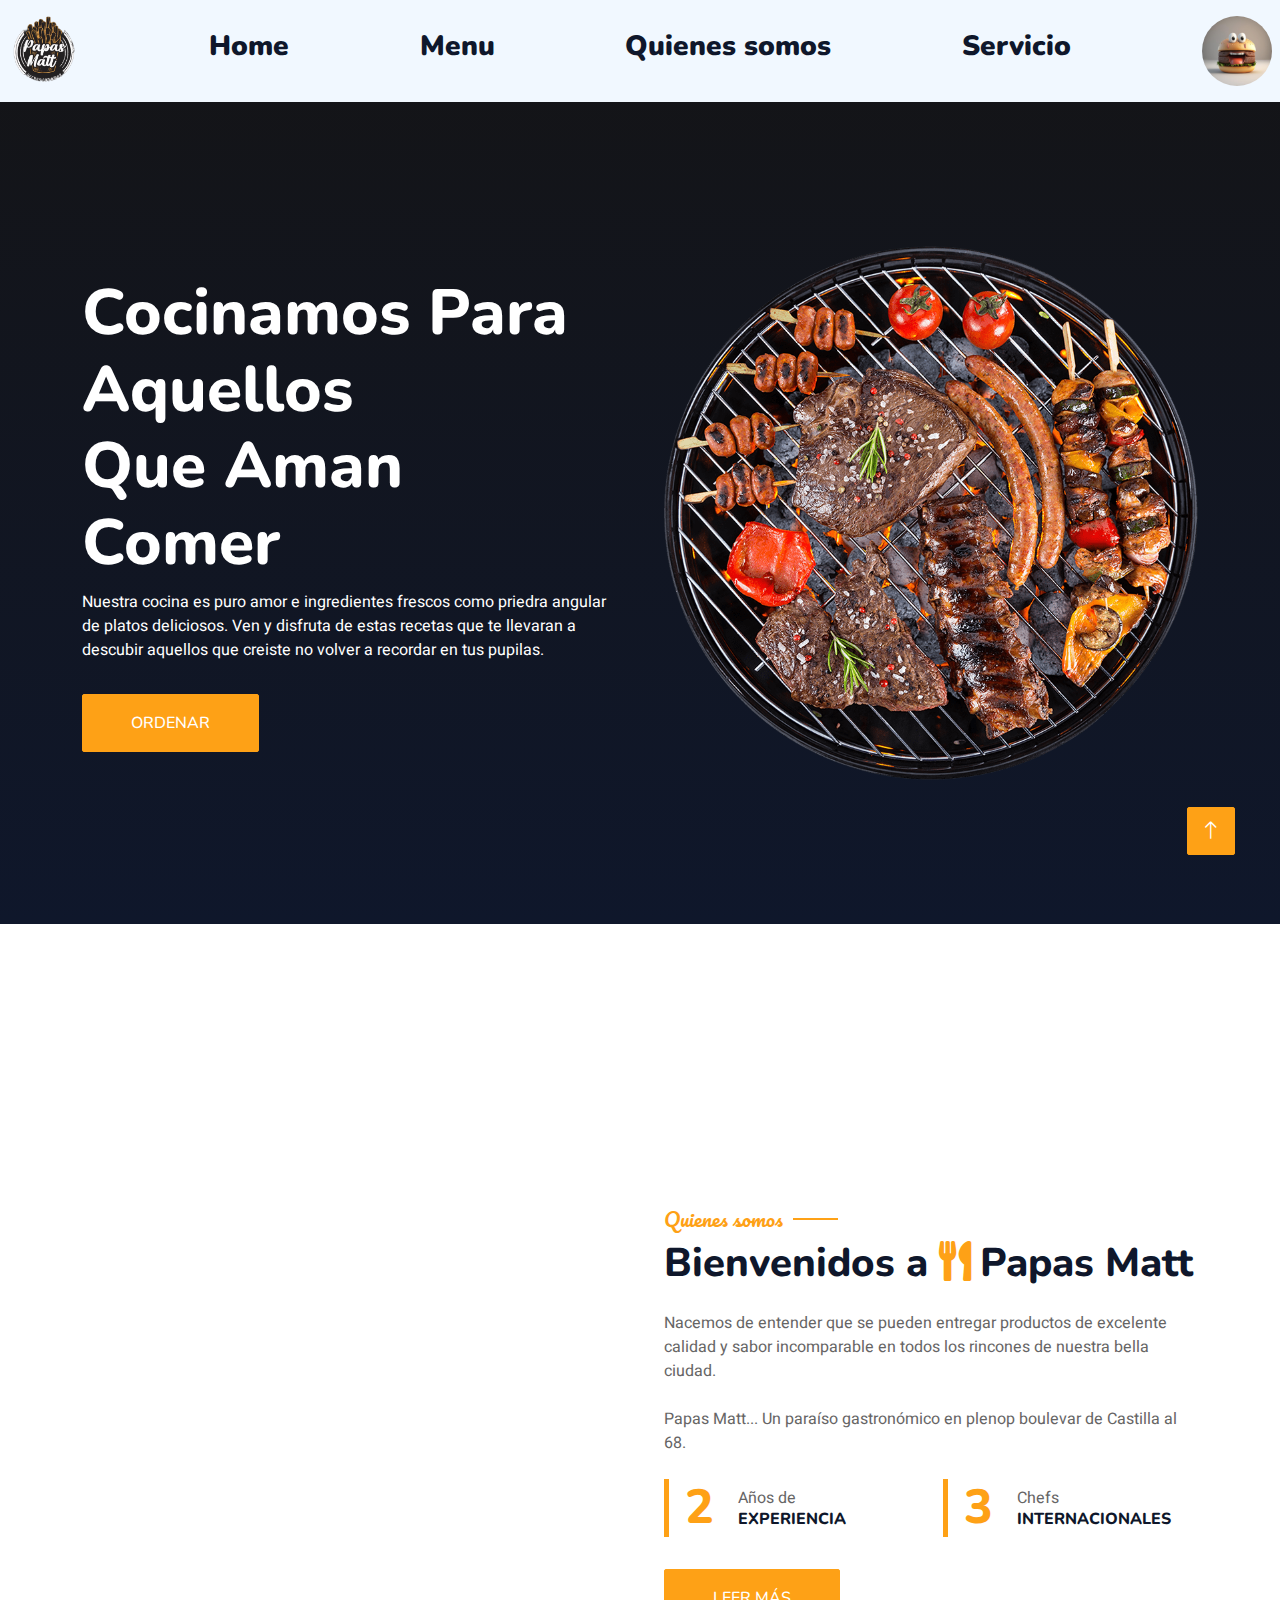
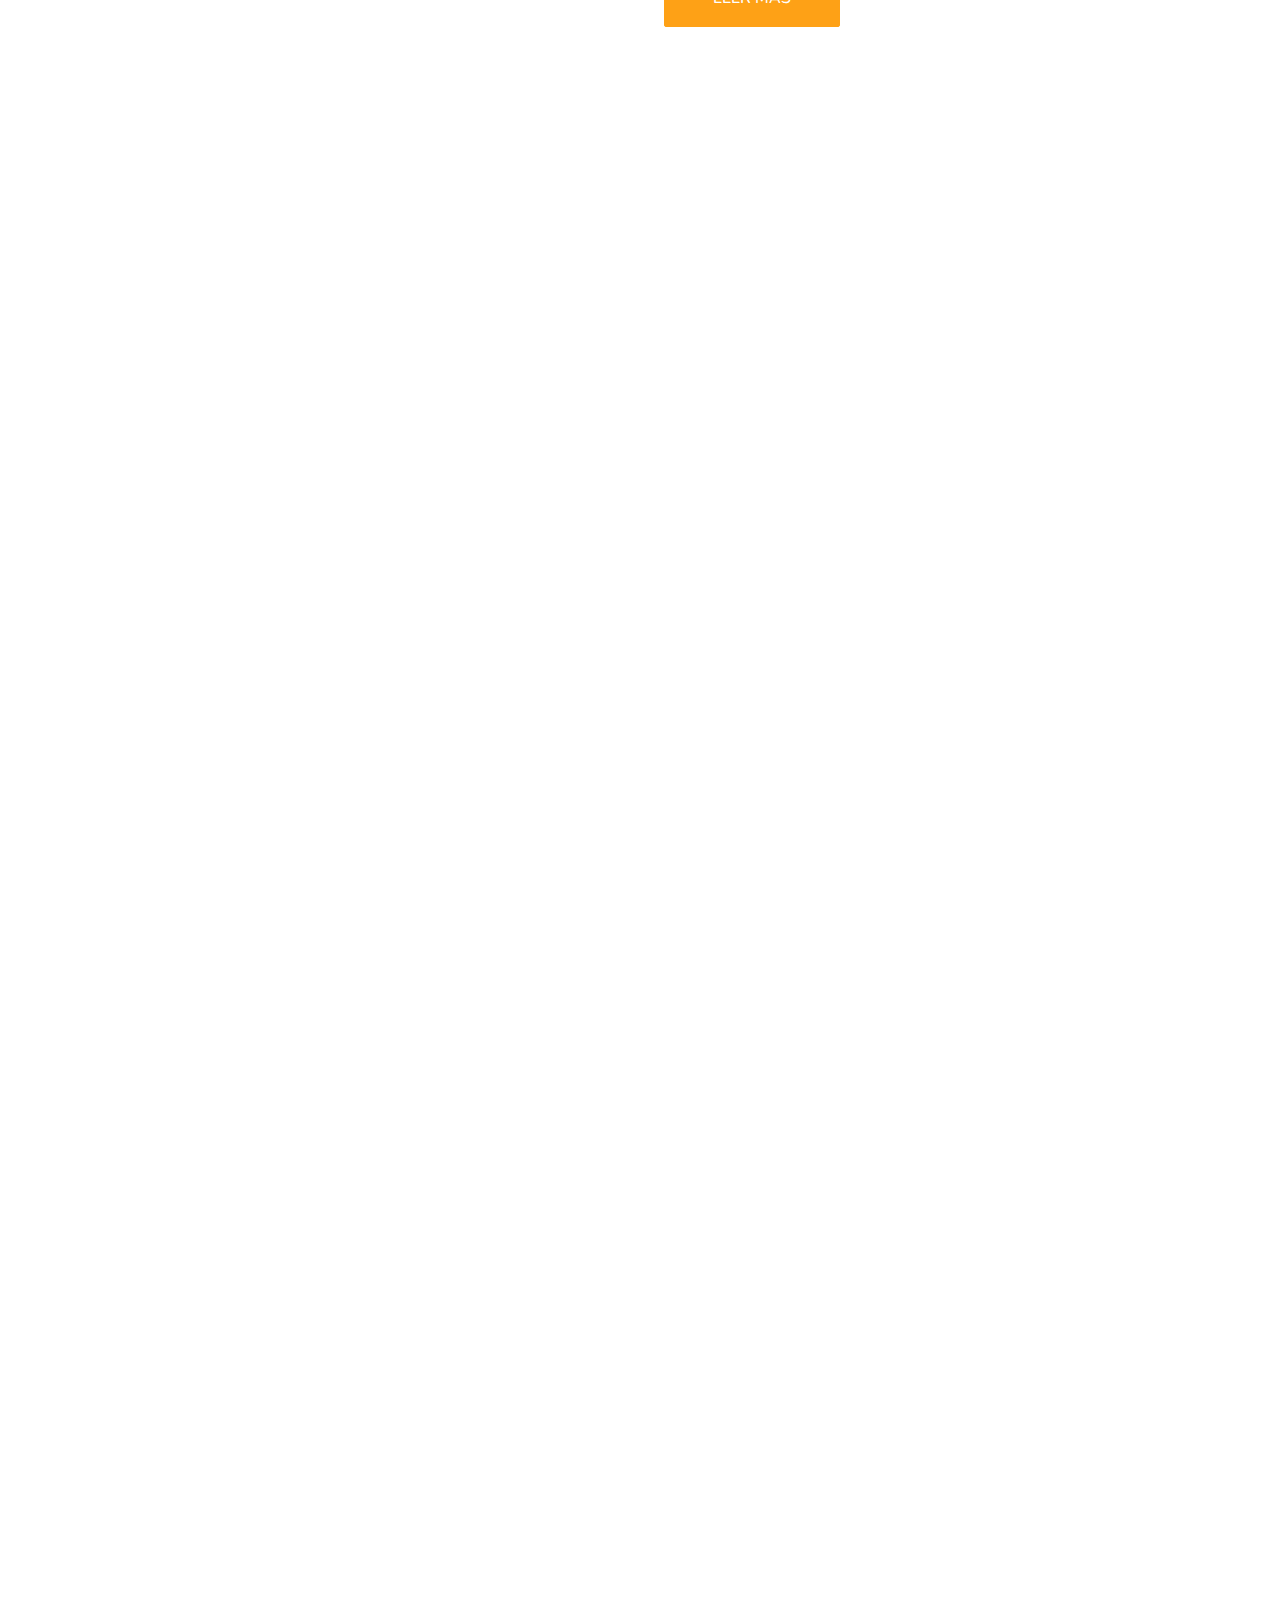
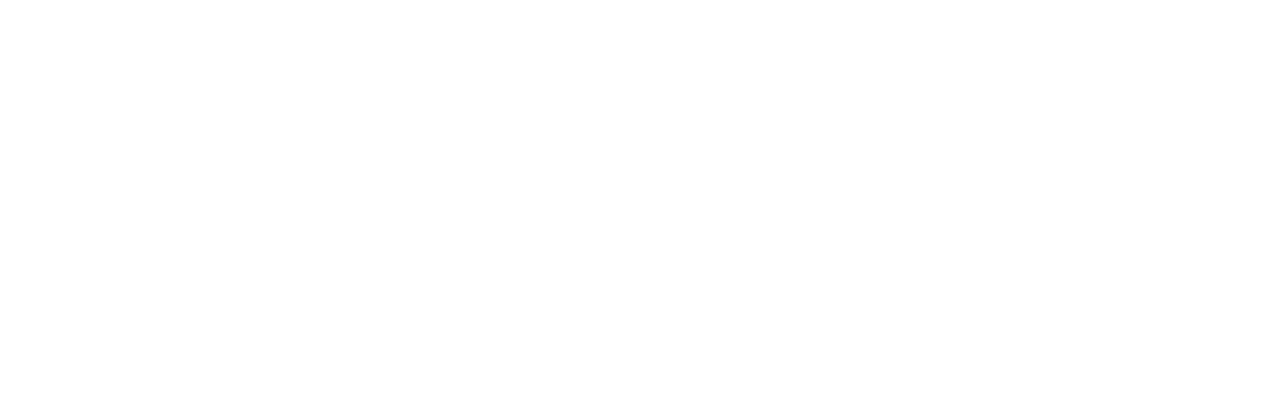
==== commit b62e8692: "Done" ====
--- a/src/index1.html
+++ b/src/index1.html
@@ -138,14 +138,14 @@
                   <img
                     class="img-fluid rounded w-100 wow zoomIn"
                     data-wow-delay="0.1s"
-                    src="../images/_MG_8424.jpg"
+                    src="../images/_MG_8427.jpg"
                   />
                 </div>
                 <div class="col-6 text-start">
                   <img
                     class="img-fluid rounded w-75 wow zoomIn"
                     data-wow-delay="0.3s"
-                    src="../images/_MG_8424.jpg"
+                    src="../images/_MG_8408.jpg"
                     style="margin-top: 25%"
                   />
                 </div>
@@ -153,14 +153,14 @@
                   <img
                     class="img-fluid rounded w-75 wow zoomIn"
                     data-wow-delay="0.5s"
-                    src="img/about-3.jpg"
+                    src="../images/_MG_8518.jpg"
                   />
                 </div>
                 <div class="col-6 text-end">
                   <img
                     class="img-fluid rounded w-100 wow zoomIn"
                     data-wow-delay="0.7s"
-                    src="img/about-4.jpg"
+                    src="../images/_MG_8427.jpg"
                   />
                 </div>
               </div>
@@ -169,21 +169,17 @@
               <h5
                 class="section-title ff-secondary text-start text-primary fw-normal"
               >
-                About Us
+                Quienes somos
               </h5>
               <h1 class="mb-4">
-                Welcome to
-                <i class="fa fa-utensils text-primary me-2"></i>Restoran
+                Bienvenidos a
+                <i class="fa fa-utensils text-primary me-2"></i>Papas Matt
               </h1>
               <p class="mb-4">
-                Tempor erat elitr rebum at clita. Diam dolor diam ipsum sit.
-                Aliqu diam amet diam et eos erat ipsum et lorem et sit, sed stet
-                lorem sit.
+               Nacemos de entender que se pueden entregar productos de excelente calidad y sabor incomparable en todos los rincones de nuestra bella ciudad.
               </p>
               <p class="mb-4">
-                Tempor erat elitr rebum at clita. Diam dolor diam ipsum sit.
-                Aliqu diam amet diam et eos. Clita erat ipsum et lorem et sit,
-                sed stet lorem sit clita duo justo magna dolore erat amet
+                Papas Matt... Un paraíso gastronómico en plenop boulevar de Castilla al 68.
               </p>
               <div class="row g-4 mb-4">
                 <div class="col-sm-6">
@@ -194,11 +190,11 @@
                       class="flex-shrink-0 display-5 text-primary mb-0"
                       data-toggle="counter-up"
                     >
-                      15
+                      2
                     </h1>
                     <div class="ps-4">
-                      <p class="mb-0">Years of</p>
-                      <h6 class="text-uppercase mb-0">Experience</h6>
+                      <p class="mb-0">Años de </p>
+                      <h6 class="text-uppercase mb-0">Experiencia</h6>
                     </div>
                   </div>
                 </div>
@@ -210,16 +206,16 @@
                       class="flex-shrink-0 display-5 text-primary mb-0"
                       data-toggle="counter-up"
                     >
-                      50
+                      3
                     </h1>
                     <div class="ps-4">
-                      <p class="mb-0">Popular</p>
-                      <h6 class="text-uppercase mb-0">Master Chefs</h6>
+                      <p class="mb-0">Chefs</p>
+                      <h6 class="text-uppercase mb-0">Internacionales</h6>
                     </div>
                   </div>
                 </div>
               </div>
-              <a class="btn btn-primary py-3 px-5 mt-2" href="">Read More</a>
+              <a class="btn btn-primary py-3 px-5 mt-2" href="">Leer más</a>
             </div>
           </div>
         </div>
@@ -233,9 +229,9 @@
             <h5
               class="section-title ff-secondary text-center text-primary fw-normal"
             >
-              Food Menu
+              Nuestra carta
             </h5>
-            <h1 class="mb-5">Most Popular Items</h1>
+            <h1 class="mb-5">Platos más populares</h1>
           </div>
           <div class="tab-class text-center wow fadeInUp" data-wow-delay="0.1s">
             <ul
@@ -813,7 +809,7 @@
                 type="button"
                 class="btn-play"
                 data-bs-toggle="modal"
-                data-src="https://www.youtube.com/embed/DWRcNpR6Kdc"
+                data-src="https://youtu.be/z5Tqo6WHZLw"
                 data-bs-target="#videoModal"
               >
                 <span></span>
@@ -825,9 +821,9 @@
               <h5
                 class="section-title ff-secondary text-start text-primary fw-normal"
               >
-                Reservation
+                Reservas
               </h5>
-              <h1 class="text-white mb-4">Book A Table Online</h1>
+              <h1 class="text-white mb-4">Reserva una mesa</h1>
               <form>
                 <div class="row g-3">
                   <div class="col-md-6">
@@ -838,7 +834,7 @@
                         id="name"
                         placeholder="Your Name"
                       />
-                      <label for="name">Your Name</label>
+                      <label for="name">Tu nombre</label>
                     </div>
                   </div>
                   <div class="col-md-6">
@@ -849,7 +845,7 @@
                         id="email"
                         placeholder="Your Email"
                       />
-                      <label for="email">Your Email</label>
+                      <label for="email">Tu</label>
                     </div>
                   </div>
                   <div class="col-md-6">
@@ -866,17 +862,17 @@
                         data-target="#date3"
                         data-toggle="datetimepicker"
                       />
-                      <label for="datetime">Date & Time</label>
+                      <label for="datetime">Fecha & Hora</label>
                     </div>
                   </div>
                   <div class="col-md-6">
                     <div class="form-floating">
                       <select class="form-select" id="select1">
-                        <option value="1">People 1</option>
-                        <option value="2">People 2</option>
-                        <option value="3">People 3</option>
+                        <option value="1">Personas 1</option>
+                        <option value="2">Personas 2</option>
+                        <option value="3">Personas 3</option>
                       </select>
-                      <label for="select1">No Of People</label>
+                      <label for="select1">Número de personas</label>
                     </div>
                   </div>
                   <div class="col-12">
@@ -887,12 +883,12 @@
                         id="message"
                         style="height: 100px"
                       ></textarea>
-                      <label for="message">Special Request</label>
+                      <label for="message">Requerimiento especial</label>
                     </div>
                   </div>
                   <div class="col-12">
                     <button class="btn btn-primary w-100 py-3" type="submit">
-                      Book Now
+                      ¡Reserva Ahora!
                     </button>
                   </div>
                 </div>
@@ -938,191 +934,9 @@
       </div>
       <!-- Reservation Start -->
 
-      <!-- Team Start -->
-      <div class="container-xxl pt-5 pb-3">
-        <div class="container">
-          <div class="text-center wow fadeInUp" data-wow-delay="0.1s">
-            <h5
-              class="section-title ff-secondary text-center text-primary fw-normal"
-            >
-              Team Members
-            </h5>
-            <h1 class="mb-5">Our Master Chefs</h1>
-          </div>
-          <div class="row g-4">
-            <div class="col-lg-3 col-md-6 wow fadeInUp" data-wow-delay="0.1s">
-              <div class="team-item text-center rounded overflow-hidden">
-                <div class="rounded-circle overflow-hidden m-4">
-                  <img class="img-fluid" src="img/team-1.jpg" alt="" />
-                </div>
-                <h5 class="mb-0">Full Name</h5>
-                <small>Designation</small>
-                <div class="d-flex justify-content-center mt-3">
-                  <a class="btn btn-square btn-primary mx-1" href=""
-                    ><i class="fab fa-facebook-f"></i
-                  ></a>
-                  <a class="btn btn-square btn-primary mx-1" href=""
-                    ><i class="fab fa-twitter"></i
-                  ></a>
-                  <a class="btn btn-square btn-primary mx-1" href=""
-                    ><i class="fab fa-instagram"></i
-                  ></a>
-                </div>
-              </div>
-            </div>
-            <div class="col-lg-3 col-md-6 wow fadeInUp" data-wow-delay="0.3s">
-              <div class="team-item text-center rounded overflow-hidden">
-                <div class="rounded-circle overflow-hidden m-4">
-                  <img class="img-fluid" src="img/team-2.jpg" alt="" />
-                </div>
-                <h5 class="mb-0">Full Name</h5>
-                <small>Designation</small>
-                <div class="d-flex justify-content-center mt-3">
-                  <a class="btn btn-square btn-primary mx-1" href=""
-                    ><i class="fab fa-facebook-f"></i
-                  ></a>
-                  <a class="btn btn-square btn-primary mx-1" href=""
-                    ><i class="fab fa-twitter"></i
-                  ></a>
-                  <a class="btn btn-square btn-primary mx-1" href=""
-                    ><i class="fab fa-instagram"></i
-                  ></a>
-                </div>
-              </div>
-            </div>
-            <div class="col-lg-3 col-md-6 wow fadeInUp" data-wow-delay="0.5s">
-              <div class="team-item text-center rounded overflow-hidden">
-                <div class="rounded-circle overflow-hidden m-4">
-                  <img class="img-fluid" src="img/team-3.jpg" alt="" />
-                </div>
-                <h5 class="mb-0">Full Name</h5>
-                <small>Designation</small>
-                <div class="d-flex justify-content-center mt-3">
-                  <a class="btn btn-square btn-primary mx-1" href=""
-                    ><i class="fab fa-facebook-f"></i
-                  ></a>
-                  <a class="btn btn-square btn-primary mx-1" href=""
-                    ><i class="fab fa-twitter"></i
-                  ></a>
-                  <a class="btn btn-square btn-primary mx-1" href=""
-                    ><i class="fab fa-instagram"></i
-                  ></a>
-                </div>
-              </div>
-            </div>
-            <div class="col-lg-3 col-md-6 wow fadeInUp" data-wow-delay="0.7s">
-              <div class="team-item text-center rounded overflow-hidden">
-                <div class="rounded-circle overflow-hidden m-4">
-                  <img class="img-fluid" src="img/team-4.jpg" alt="" />
-                </div>
-                <h5 class="mb-0">Full Name</h5>
-                <small>Designation</small>
-                <div class="d-flex justify-content-center mt-3">
-                  <a class="btn btn-square btn-primary mx-1" href=""
-                    ><i class="fab fa-facebook-f"></i
-                  ></a>
-                  <a class="btn btn-square btn-primary mx-1" href=""
-                    ><i class="fab fa-twitter"></i
-                  ></a>
-                  <a class="btn btn-square btn-primary mx-1" href=""
-                    ><i class="fab fa-instagram"></i
-                  ></a>
-                </div>
-              </div>
-            </div>
-          </div>
-        </div>
-      </div>
-      <!-- Team End -->
-
-      <!-- Testimonial Start -->
-      <div class="container-xxl py-5 wow fadeInUp" data-wow-delay="0.1s">
-        <div class="container">
-          <div class="text-center">
-            <h5
-              class="section-title ff-secondary text-center text-primary fw-normal"
-            >
-              Testimonial
-            </h5>
-            <h1 class="mb-5">Our Clients Say!!!</h1>
-          </div>
-          <div class="owl-carousel testimonial-carousel">
-            <div class="testimonial-item bg-transparent border rounded p-4">
-              <i class="fa fa-quote-left fa-2x text-primary mb-3"></i>
-              <p>
-                Dolor et eos labore, stet justo sed est sed. Diam sed sed dolor
-                stet amet eirmod eos labore diam
-              </p>
-              <div class="d-flex align-items-center">
-                <img
-                  class="img-fluid flex-shrink-0 rounded-circle"
-                  src="img/testimonial-1.jpg"
-                  style="width: 50px; height: 50px"
-                />
-                <div class="ps-3">
-                  <h5 class="mb-1">Client Name</h5>
-                  <small>Profession</small>
-                </div>
-              </div>
-            </div>
-            <div class="testimonial-item bg-transparent border rounded p-4">
-              <i class="fa fa-quote-left fa-2x text-primary mb-3"></i>
-              <p>
-                Dolor et eos labore, stet justo sed est sed. Diam sed sed dolor
-                stet amet eirmod eos labore diam
-              </p>
-              <div class="d-flex align-items-center">
-                <img
-                  class="img-fluid flex-shrink-0 rounded-circle"
-                  src="img/testimonial-2.jpg"
-                  style="width: 50px; height: 50px"
-                />
-                <div class="ps-3">
-                  <h5 class="mb-1">Client Name</h5>
-                  <small>Profession</small>
-                </div>
-              </div>
-            </div>
-            <div class="testimonial-item bg-transparent border rounded p-4">
-              <i class="fa fa-quote-left fa-2x text-primary mb-3"></i>
-              <p>
-                Dolor et eos labore, stet justo sed est sed. Diam sed sed dolor
-                stet amet eirmod eos labore diam
-              </p>
-              <div class="d-flex align-items-center">
-                <img
-                  class="img-fluid flex-shrink-0 rounded-circle"
-                  src="img/testimonial-3.jpg"
-                  style="width: 50px; height: 50px"
-                />
-                <div class="ps-3">
-                  <h5 class="mb-1">Client Name</h5>
-                  <small>Profession</small>
-                </div>
-              </div>
-            </div>
-            <div class="testimonial-item bg-transparent border rounded p-4">
-              <i class="fa fa-quote-left fa-2x text-primary mb-3"></i>
-              <p>
-                Dolor et eos labore, stet justo sed est sed. Diam sed sed dolor
-                stet amet eirmod eos labore diam
-              </p>
-              <div class="d-flex align-items-center">
-                <img
-                  class="img-fluid flex-shrink-0 rounded-circle"
-                  src="img/testimonial-4.jpg"
-                  style="width: 50px; height: 50px"
-                />
-                <div class="ps-3">
-                  <h5 class="mb-1">Client Name</h5>
-                  <small>Profession</small>
-                </div>
-              </div>
-            </div>
-          </div>
-        </div>
-      </div>
-      <!-- Testimonial End -->
+      
+
+      
 
       <!-- Footer Start -->
       <div
